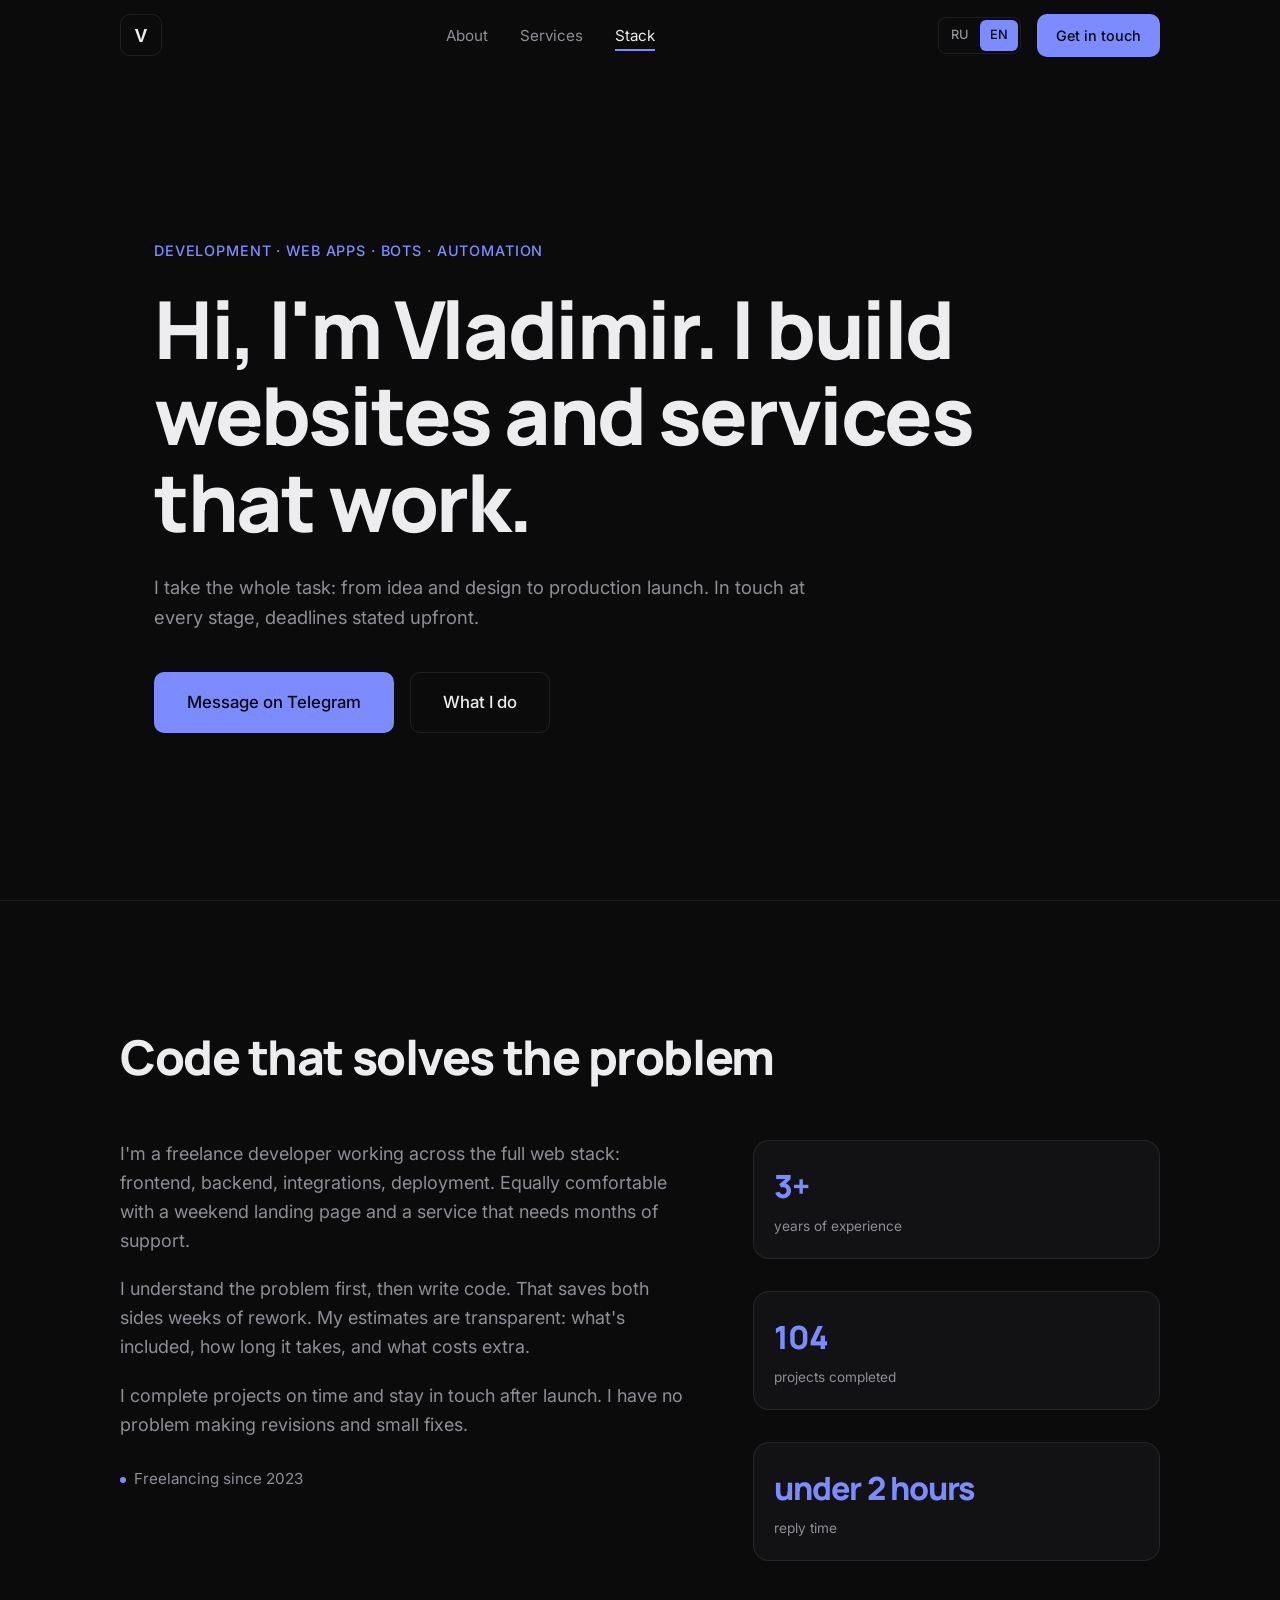
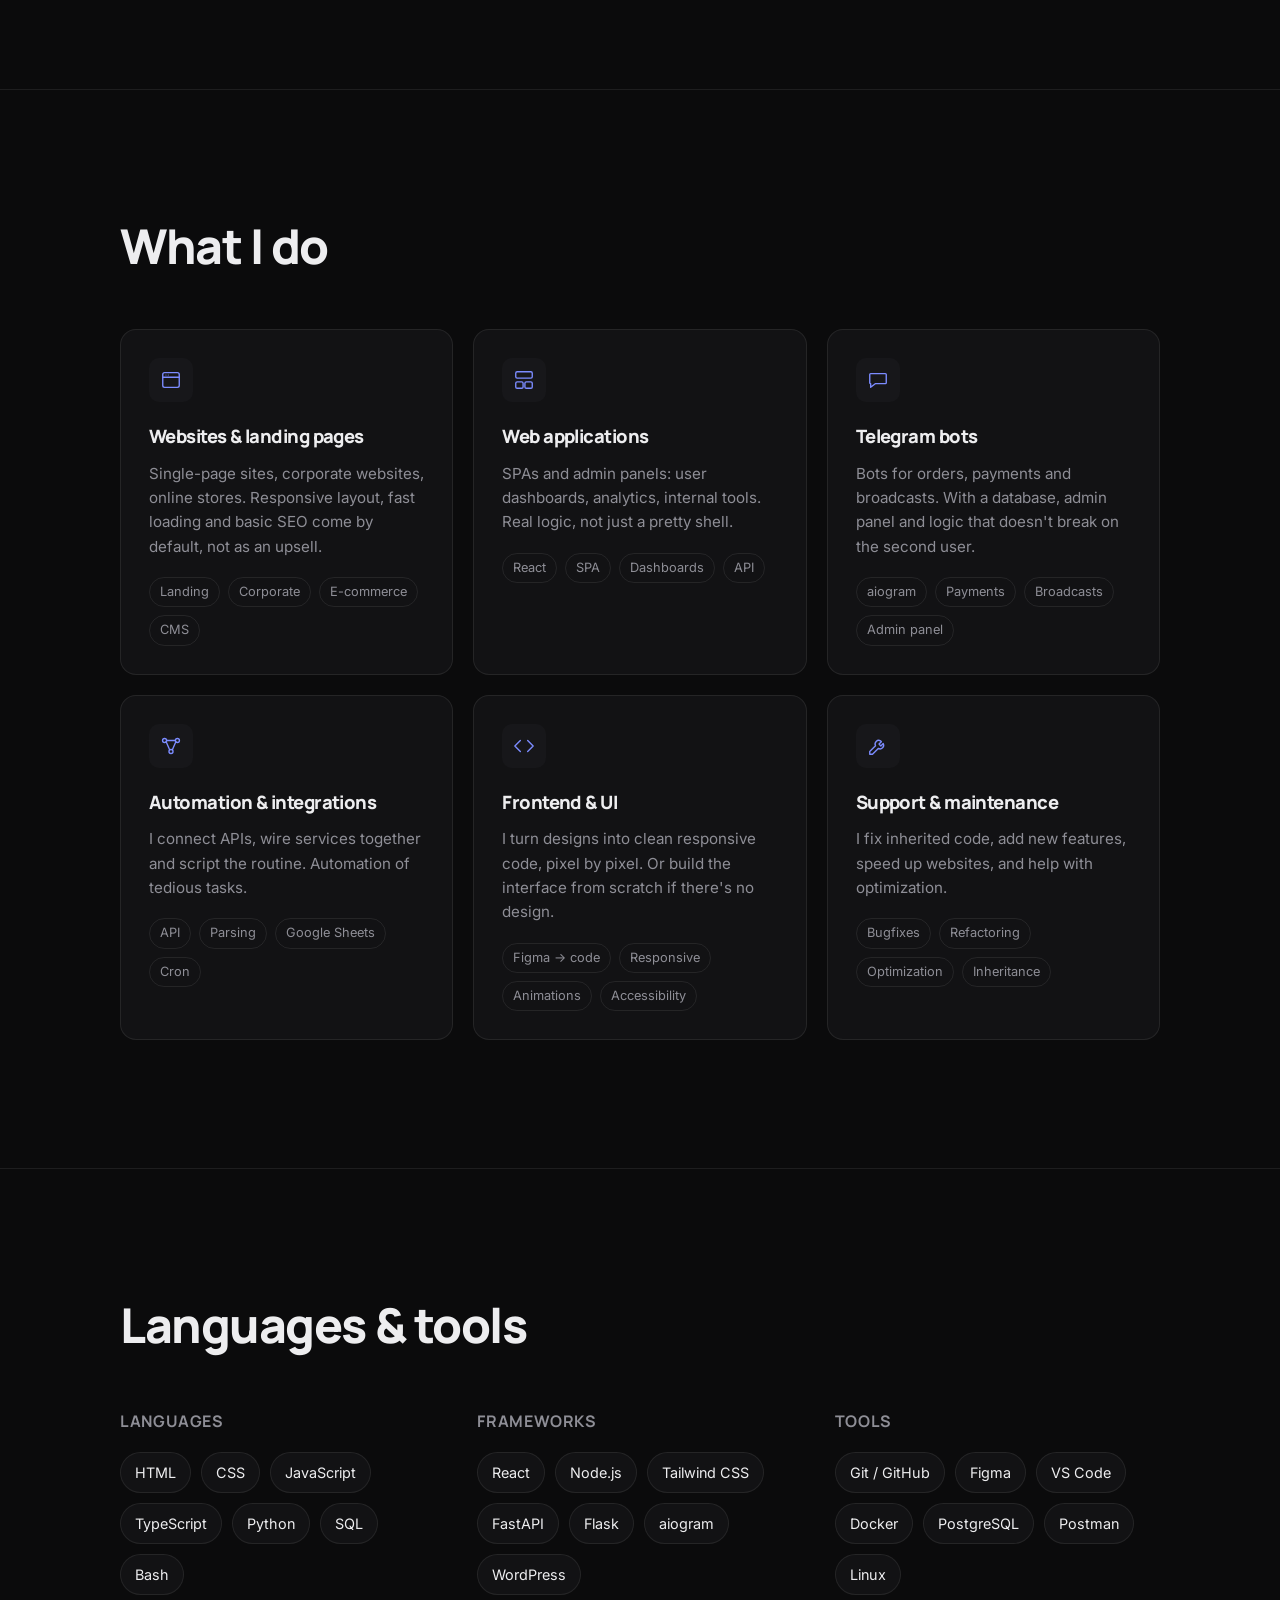
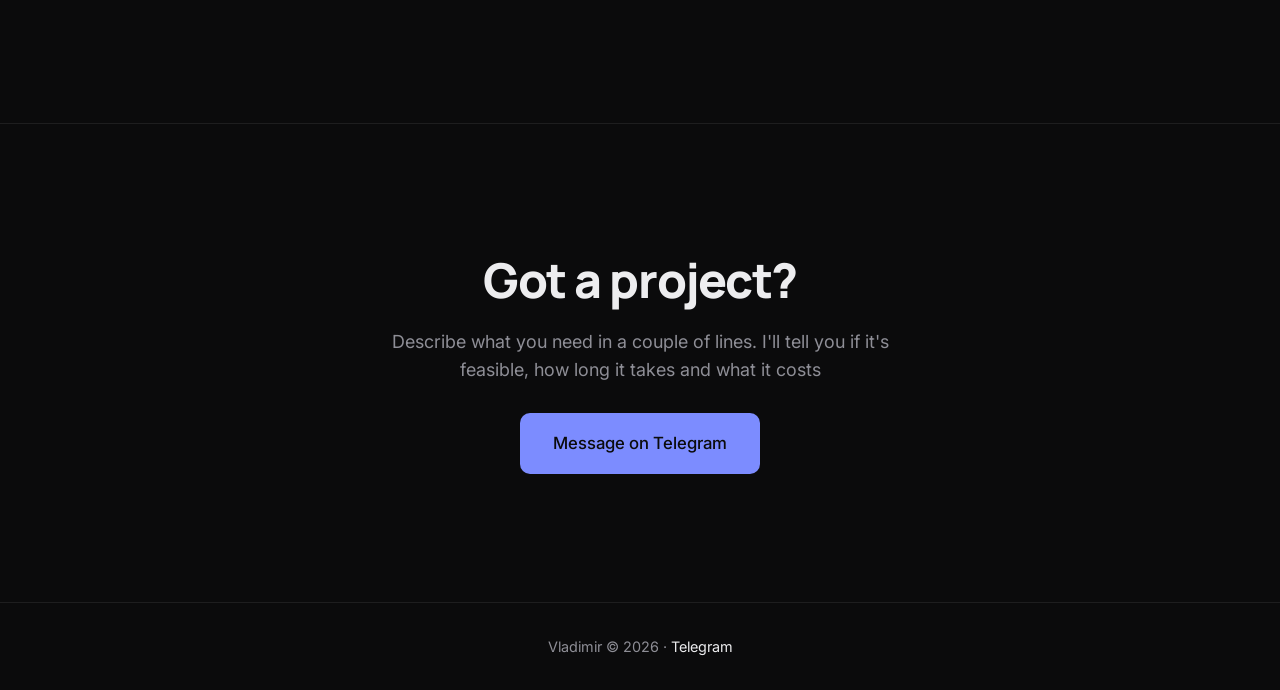
==== index.html @ 562e969f "Release 1.0" ====
<!DOCTYPE html>
<html lang="ru">
<head>
<meta charset="UTF-8">
<meta name="viewport" content="width=device-width, initial-scale=1.0">
<!-- Flags JS as available so CSS can gate reveal animations on it; see .js .reveal in style.css -->
<script>document.documentElement.classList.add("js");</script>
<title data-i18n="meta_title">Владимир — фрилансер-разработчик</title>
<meta name="description" content="Разработка сайтов, веб-приложений, Telegram ботов и автоматизации под ключ." data-i18n-attr="content:meta_description">
<link rel="canonical" href="https://bpisbtgw.github.io/">

<!-- Favicons -->
<link rel="icon" type="image/svg+xml" href="assets/img/favicon.svg">
<link rel="alternate icon" href="assets/img/favicon.ico">

<!-- Open Graph -->
<meta property="og:type" content="website">
<meta property="og:title" content="Владимир — фрилансер-разработчик" data-i18n-attr="content:meta_title">
<meta property="og:description" content="Разработка сайтов, веб-приложений, Telegram ботов и автоматизации под ключ." data-i18n-attr="content:meta_description">
<meta property="og:url" content="https://bpisbtgw.github.io/">
<meta property="og:image" content="https://bpisbtgw.github.io/assets/img/og-image.png">
<meta property="og:image:width" content="1200">
<meta property="og:image:height" content="630">
<meta property="og:image:alt" content="Владимир — фрилансер-разработчик" data-i18n-attr="content:og_image_alt">
<meta property="og:site_name" content="Владимир" data-i18n-attr="content:footer_name">
<meta property="og:locale" content="ru_RU">
<meta property="og:locale:alternate" content="en_US">

<!-- Twitter Card -->
<meta name="twitter:card" content="summary_large_image">
<meta name="twitter:title" content="Владимир — фрилансер-разработчик" data-i18n-attr="content:meta_title">
<meta name="twitter:description" content="Разработка сайтов, веб-приложений, Telegram ботов и автоматизации под ключ." data-i18n-attr="content:meta_description">
<meta name="twitter:image" content="https://bpisbtgw.github.io/assets/img/og-image.png">

<!-- Fonts -->
<link rel="preconnect" href="https://fonts.googleapis.com">
<link rel="preconnect" href="https://fonts.gstatic.com" crossorigin>
<link href="https://fonts.googleapis.com/css2?family=Manrope:wght@700;800&family=Inter:wght@400;500&display=swap" rel="stylesheet">

<link rel="stylesheet" href="assets/css/style.css">

</head>

<body>

<a class="skip-link" href="#main" data-i18n="skip_link">К содержанию</a>

<!-- ==================== HEADER ==================== -->
<header class="header" id="header">
  <div class="header__inner">
    <a href="#" class="logo" aria-label="Vladimir">
      <img src="assets/img/favicon.svg" alt="" width="42" height="42" class="logo__icon">
    </a>

    <nav class="nav nav--desktop" aria-label="Main navigation">
      <ul class="nav__list">
        <li><a href="#about" class="nav__link" data-i18n="nav_about">Обо мне</a></li>
        <li><a href="#services" class="nav__link" data-i18n="nav_services">Услуги</a></li>
        <li><a href="#stack" class="nav__link" data-i18n="nav_stack">Стек</a></li>
      </ul>
    </nav>

    <div class="header__actions">
      <div class="lang-switch" role="group" aria-label="Language switch">
        <button type="button" class="lang-switch__btn is-active" data-lang="ru" data-i18n-attr="aria-label:lang_ru_aria">RU</button>
        <button type="button" class="lang-switch__btn" data-lang="en" data-i18n-attr="aria-label:lang_en_aria">EN</button>
      </div>

      <a href="https://t.me/bPisbtgW" target="_blank" rel="noopener noreferrer" class="btn btn--primary btn--sm header__cta" data-i18n="nav_cta">Написать</a>

      <button type="button" class="burger" id="burgerBtn" aria-expanded="false" aria-controls="mobileMenu" data-i18n-attr="aria-label:menu_open_aria" aria-label="Открыть меню">
        <span class="burger__line"></span>
        <span class="burger__line"></span>
        <span class="burger__line"></span>
      </button>
    </div>
  </div>
</header>

<!-- ==================== MOBILE MENU ==================== -->
<div class="mobile-menu" id="mobileMenu" aria-hidden="true">
  <div class="mobile-menu__top">
    <a href="#" class="logo" aria-label="Vladimir">
      <img src="assets/img/favicon.svg" alt="" width="42" height="42" class="logo__icon">
    </a>
    <button type="button" class="mobile-menu__close" id="mobileMenuClose" data-i18n-attr="aria-label:menu_close_aria" aria-label="Закрыть меню">
      <svg viewBox="0 0 24 24" fill="none" stroke="currentColor" stroke-width="1.5" stroke-linecap="round"><line x1="5" y1="5" x2="19" y2="19"/><line x1="19" y1="5" x2="5" y2="19"/></svg>
    </button>
  </div>
  <nav class="mobile-menu__nav" aria-label="Mobile navigation">
    <ul class="mobile-menu__list">
      <li><a href="#about" class="mobile-menu__link" data-i18n="nav_about">Обо мне</a></li>
      <li><a href="#services" class="mobile-menu__link" data-i18n="nav_services">Услуги</a></li>
      <li><a href="#stack" class="mobile-menu__link" data-i18n="nav_stack">Стек</a></li>
    </ul>
  </nav>
  <div class="mobile-menu__bottom">
    <div class="lang-switch" role="group" aria-label="Language switch">
      <button type="button" class="lang-switch__btn is-active" data-lang="ru" data-i18n-attr="aria-label:lang_ru_aria">RU</button>
      <button type="button" class="lang-switch__btn" data-lang="en" data-i18n-attr="aria-label:lang_en_aria">EN</button>
    </div>
    <a href="https://t.me/bPisbtgW" target="_blank" rel="noopener noreferrer" class="btn btn--primary" data-i18n="nav_cta">Написать</a>
  </div>
</div>

<main id="main">

  <!-- ==================== HERO ==================== -->
  <section class="hero">
    <div class="container">
      <p class="hero__kicker" data-i18n="hero_kicker">Разработка · Веб-приложения · Боты · Автоматизация</p>
      <h1 class="hero__title" data-i18n="hero_h1">Привет, я Владимир. Собираю сайты и сервисы, которые работают.</h1>
      <p class="hero__sub" data-i18n="hero_sub">Беру задачу целиком: от идеи и макета до запуска на боевом сервере. На связи на всех этапах, сроки называю сразу.</p>
      <div class="hero__actions">
        <a href="https://t.me/bPisbtgW" target="_blank" rel="noopener noreferrer" class="btn btn--primary btn--lg" data-i18n="hero_btn_primary">Написать в Telegram</a>
        <a href="#services" class="btn btn--secondary btn--lg" data-i18n="hero_btn_secondary">Что я делаю</a>
      </div>
    </div>
  </section>

  <!-- ==================== ABOUT ==================== -->
  <section class="about" id="about">
    <div class="container">
      <div class="section-head reveal">
        <h2 class="section-title" data-i18n="about_title">Код, который решает задачу</h2>
      </div>

      <div class="about__grid">
        <div class="about__text reveal">
          <p data-i18n="about_p1">Я фрилансер-разработчик. Работаю с веб-разработкой полным циклом: фронтенд, бэкенд, интеграции, деплой. Спокойно берусь как за лендинг на выходные, так и за сервис, который нужно поддерживать месяцами.</p>
          <p data-i18n="about_p2">Сначала разбираюсь в задаче, потом пишу код. Это экономит обеим сторонам недели переделок. Оценку даю прозрачную: что входит в работу, сколько занимает и что будет стоить дополнительно.</p>
          <p data-i18n="about_p3">Сдаю в срок и остаюсь на связи после запуска. С правками и мелкими доработками не возникает проблем.</p>
          <p class="about__since"><span class="marker" aria-hidden="true"></span><span data-i18n="about_since">На фрилансе с 2023 года</span></p>
        </div>

        <div class="about__stats">
          <div class="stat reveal">
            <span class="stat__num" data-i18n="stat1_num">3+</span>
            <span class="stat__label" data-i18n="stat1_label">года опыта</span>
          </div>
          <div class="stat reveal">
            <span class="stat__num" data-i18n="stat2_num">104</span>
            <span class="stat__label" data-i18n="stat2_label">проекта</span>
          </div>
          <div class="stat reveal">
            <span class="stat__num" data-i18n="stat3_num">до 2 часов</span>
            <span class="stat__label" data-i18n="stat3_label">ответ на сообщение</span>
          </div>
        </div>
      </div>
    </div>
  </section>

  <!-- ==================== SERVICES ==================== -->
  <section class="services" id="services">
    <div class="container">
      <div class="section-head reveal">
        <h2 class="section-title" data-i18n="services_title">Что я делаю</h2>
      </div>

      <div class="services__grid">

        <article class="card reveal">
          <span class="card__icon" aria-hidden="true">
            <svg viewBox="0 0 24 24" fill="none" stroke="currentColor" stroke-width="1.5" stroke-linecap="round" stroke-linejoin="round">
              <rect x="3" y="4" width="18" height="16" rx="2"/><line x1="3" y1="9" x2="21" y2="9"/><circle cx="6.5" cy="6.5" r="0.6" fill="currentColor" stroke="none"/><circle cx="9" cy="6.5" r="0.6" fill="currentColor" stroke="none"/>
            </svg>
          </span>
          <h3 class="card__title" data-i18n="service1_title">Сайты и лендинги</h3>
          <p class="card__desc" data-i18n="service1_desc">Одностраничники, корпоративные сайты, интернет-магазины. Адаптив, скорость загрузки, базовое SEO — всё по умолчанию, а не за доплату.</p>
          <ul class="card__tags">
            <li data-i18n="service1_tag1">Landing</li>
            <li data-i18n="service1_tag2">Корпоративные</li>
            <li data-i18n="service1_tag3">E-commerce</li>
            <li data-i18n="service1_tag4">CMS</li>
          </ul>
        </article>

        <article class="card reveal">
          <span class="card__icon" aria-hidden="true">
            <svg viewBox="0 0 24 24" fill="none" stroke="currentColor" stroke-width="1.5" stroke-linecap="round" stroke-linejoin="round">
              <rect x="3" y="3" width="18" height="7" rx="1.5"/><rect x="3" y="14" width="8" height="7" rx="1.5"/><rect x="13" y="14" width="8" height="7" rx="1.5"/>
            </svg>
          </span>
          <h3 class="card__title" data-i18n="service2_title">Веб-приложения</h3>
          <p class="card__desc" data-i18n="service2_desc">SPA и панели управления: личные кабинеты, дашборды, внутренние инструменты. Реальная логика, а не красивая обёртка.</p>
          <ul class="card__tags">
            <li data-i18n="service2_tag1">React</li>
            <li data-i18n="service2_tag2">SPA</li>
            <li data-i18n="service2_tag3">Дашборды</li>
            <li data-i18n="service2_tag4">API</li>
          </ul>
        </article>

        <article class="card reveal">
          <span class="card__icon" aria-hidden="true">
            <svg viewBox="0 0 24 24" fill="none" stroke="currentColor" stroke-width="1.5" stroke-linecap="round" stroke-linejoin="round">
              <path d="M4 5h16a1 1 0 0 1 1 1v9a1 1 0 0 1-1 1H9l-5 4v-4H4a1 1 0 0 1-1-1V6a1 1 0 0 1 1-1z"/>
            </svg>
          </span>
          <h3 class="card__title" data-i18n="service3_title">Telegram боты</h3>
          <p class="card__desc" data-i18n="service3_desc">Боты для приёма заявок, оплат и рассылок. С базой данных, админкой и логикой, которая не ломается на втором пользователе.</p>
          <ul class="card__tags">
            <li data-i18n="service3_tag1">aiogram</li>
            <li data-i18n="service3_tag2">Платежи</li>
            <li data-i18n="service3_tag3">Рассылки</li>
            <li data-i18n="service3_tag4">Админка</li>
          </ul>
        </article>

        <article class="card reveal">
          <span class="card__icon" aria-hidden="true">
            <svg viewBox="0 0 24 24" fill="none" stroke="currentColor" stroke-width="1.5" stroke-linecap="round" stroke-linejoin="round">
              <circle cx="5" cy="6" r="2.2"/><circle cx="19" cy="6" r="2.2"/><circle cx="12" cy="18" r="2.2"/>
              <line x1="6.7" y1="7.3" x2="10.5" y2="16.2"/><line x1="17.3" y1="7.3" x2="13.5" y2="16.2"/><line x1="7.2" y1="6" x2="16.8" y2="6"/>
            </svg>
          </span>
          <h3 class="card__title" data-i18n="service4_title">Автоматизация и интеграции</h3>
          <p class="card__desc" data-i18n="service4_desc">Подключаю API, связываю сервисы между собой, пишу скрипты под рутину. Автоматизация ручной работы.</p>
          <ul class="card__tags">
            <li data-i18n="service4_tag1">API</li>
            <li data-i18n="service4_tag2">Парсинг</li>
            <li data-i18n="service4_tag3">Google Sheets</li>
            <li data-i18n="service4_tag4">Cron</li>
          </ul>
        </article>

        <article class="card reveal">
          <span class="card__icon" aria-hidden="true">
            <svg viewBox="0 0 24 24" fill="none" stroke="currentColor" stroke-width="1.5" stroke-linecap="round" stroke-linejoin="round">
              <polyline points="8 6 2 12 8 18"/><polyline points="16 6 22 12 16 18"/>
            </svg>
          </span>
          <h3 class="card__title" data-i18n="service5_title">Вёрстка и UI</h3>
          <p class="card__desc" data-i18n="service5_desc">Перевожу макет в чистый адаптивный код, пиксель в пиксель. Также собираю интерфейс с нуля, если макета нет.</p>
          <ul class="card__tags">
            <li data-i18n="service5_tag1">Figma -> код</li>
            <li data-i18n="service5_tag2">Адаптив</li>
            <li data-i18n="service5_tag3">Анимации</li>
            <li data-i18n="service5_tag4">Доступность</li>
          </ul>
        </article>

        <article class="card reveal">
          <span class="card__icon" aria-hidden="true">
            <svg viewBox="0 0 24 24" fill="none" stroke="currentColor" stroke-width="1.5" stroke-linecap="round" stroke-linejoin="round">
              <path d="M14.7 6.3a4 4 0 0 0-5.4 5.4L3 18v3h3l6.3-6.3a4 4 0 0 0 5.4-5.4l-2.6 2.6-2-2 2.6-2.6z"/>
            </svg>
          </span>
          <h3 class="card__title" data-i18n="service6_title">Поддержка и доработка</h3>
          <p class="card__desc" data-i18n="service6_desc">Починю чужой код, добавлю функционал, ускорю сайт, помогу с оптимизацией.</p>
          <ul class="card__tags">
            <li data-i18n="service6_tag1">Фикс багов</li>
            <li data-i18n="service6_tag2">Рефакторинг</li>
            <li data-i18n="service6_tag3">Оптимизация</li>
            <li data-i18n="service6_tag4">Наследование</li>
          </ul>
        </article>

      </div>
    </div>
  </section>

  <!-- ==================== STACK ==================== -->
  <section class="stack" id="stack">
    <div class="container">
      <div class="section-head reveal">
        <h2 class="section-title" data-i18n="stack_title">Языки и инструменты</h2>
      </div>

      <div class="stack__groups">
        <div class="stack__group reveal">
          <h3 class="stack__group-title" data-i18n="stack_languages">Языки</h3>
          <ul class="chip-list">
            <li class="chip">HTML</li><li class="chip">CSS</li><li class="chip">JavaScript</li><li class="chip">TypeScript</li><li class="chip">Python</li><li class="chip">SQL</li><li class="chip">Bash</li>
          </ul>
        </div>
        <div class="stack__group reveal">
          <h3 class="stack__group-title" data-i18n="stack_frameworks">Фреймворки</h3>
          <ul class="chip-list">
            <li class="chip">React</li><li class="chip">Node.js</li><li class="chip">Tailwind CSS</li><li class="chip">FastAPI</li><li class="chip">Flask</li><li class="chip">aiogram</li><li class="chip">WordPress</li>
          </ul>
        </div>
        <div class="stack__group reveal">
          <h3 class="stack__group-title" data-i18n="stack_tools">Инструменты</h3>
          <ul class="chip-list">
            <li class="chip">Git / GitHub</li><li class="chip">Figma</li><li class="chip">VS Code</li><li class="chip">Docker</li><li class="chip">PostgreSQL</li><li class="chip">Postman</li><li class="chip">Linux</li>
          </ul>
        </div>
      </div>
    </div>
  </section>


  <!-- ==================== CONTACT ==================== -->
  <section class="contact" id="contact">
    <div class="container">
      <div class="contact__box reveal">
        <h2 class="section-title" data-i18n="contact_title">Есть задача?</h2>
        <p class="contact__text" data-i18n="contact_text">Опишите в двух словах, что нужно. Отвечу, реально ли это, сколько займёт и сколько будет стоить</p>
        <a href="https://t.me/bPisbtgW" target="_blank" rel="noopener noreferrer" class="btn btn--primary btn--lg" data-i18n="contact_btn">Написать в Telegram</a>
      </div>
    </div>
  </section>

</main>

<!-- ==================== FOOTER ==================== -->
<footer class="footer">
  <div class="container footer__inner">
    <p class="footer__text">
      <span data-i18n="footer_name">Владимир</span> © <span id="footerYear">2026</span> ·
      <a href="https://t.me/bPisbtgW" target="_blank" rel="noopener noreferrer" data-i18n="footer_telegram">Telegram</a>
    </p>
  </div>
</footer>

<script src="assets/js/i18n.js"></script>
<script src="assets/js/main.js"></script>
</body>
</html>
---- assets/css/style.css ----
/* ==================== Variables ==================== */

:root {
  --bg: #0B0B0C;
  --surface: #121214;
  --surface-2: #17171A;
  --border: rgba(255, 255, 255, 0.08);
  --text: #EDEDEF;
  --text-muted: #8E8E96;
  --accent: #7C8CFF;
  --accent-ink: #0B0B0C;

  --font-heading: "Manrope", "Segoe UI", system-ui, -apple-system, sans-serif;
  --font-body: "Inter", "Segoe UI", system-ui, -apple-system, sans-serif;

  --container-w: 1120px;
  --pad-x: 20px;
  --section-pad: clamp(72px, 10vw, 128px);
  --header-h: 72px;
}

@media (min-width: 768px) {
  :root {
    --pad-x: 40px;
  }
}

/* ==================== Reset ==================== */

*,
*::before,
*::after {
  box-sizing: border-box;
}

html {
  scroll-behavior: smooth;
}

body {
  margin: 0;
  background: var(--bg);
  color: var(--text);
  font-family: var(--font-body);
  font-size: 16px;
  line-height: 1.6;
  -webkit-font-smoothing: antialiased;
}

@media (min-width: 768px) {
  body {
    font-size: 18px;
  }
}

img {
  max-width: 100%;
  display: block;
}

a {
  color: inherit;
  text-decoration: none;
}

ul {
  list-style: none;
  margin: 0;
  padding: 0;
}

h1, h2, h3 {
  font-family: var(--font-heading);
  font-weight: 800;
  letter-spacing: -0.03em;
  margin: 0;
}

p {
  margin: 0;
}

button {
  font: inherit;
  color: inherit;
  background: none;
  border: none;
  cursor: pointer;
}

svg {
  display: block;
}

:focus-visible {
  outline: 2px solid var(--accent);
  outline-offset: 3px;
  border-radius: 4px;
}

.skip-link {
  position: absolute;
  left: -9999px;
  top: 0;
  background: var(--accent);
  color: var(--accent-ink);
  padding: 10px 16px;
  border-radius: 8px;
  z-index: 1000;
}

.skip-link:focus {
  left: 20px;
  top: 20px;
}

/* ==================== Layout helpers ==================== */

.container {
  max-width: var(--container-w);
  margin-inline: auto;
  padding-inline: var(--pad-x);
}

section[id] {
  scroll-margin-top: var(--header-h);
}

.section-head {
  margin-bottom: clamp(32px, 5vw, 56px);
}

.section-title {
  font-size: clamp(1.9rem, 4vw, 3rem);
  line-height: 1.15;
}

.marker {
  display: inline-block;
  width: 6px;
  height: 6px;
  border-radius: 50%;
  background: var(--accent);
  margin-right: 8px;
  vertical-align: middle;
}

/* ==================== Buttons ==================== */

.btn {
  display: inline-flex;
  align-items: center;
  justify-content: center;
  gap: 8px;
  padding: 14px 28px;
  border-radius: 10px;
  font-weight: 500;
  font-size: 1rem;
  border: 1px solid transparent;
  transition: transform 180ms ease, border-color 180ms ease, background-color 180ms ease, opacity 180ms ease;
  white-space: nowrap;
}

.btn--lg {
  padding: 16px 32px;
  font-size: 1.05rem;
}

.btn--sm {
  padding: 9px 18px;
  font-size: 0.9rem;
}

.btn--primary {
  background: var(--accent);
  color: var(--accent-ink);
}

.btn--primary:hover {
  transform: translateY(-1px);
  opacity: 0.92;
}

.btn--secondary {
  background: transparent;
  color: var(--text);
  border-color: var(--border);
}

.btn--secondary:hover {
  border-color: var(--accent);
  transform: translateY(-1px);
}

/* ==================== Header ==================== */

.header {
  position: sticky;
  top: 0;
  z-index: 500;
  height: var(--header-h);
  display: flex;
  align-items: center;
  background: transparent;
  border-bottom: 1px solid transparent;
  transition: background-color 180ms ease, border-color 180ms ease;
}

.header.is-scrolled {
  background: rgba(11, 11, 12, 0.85);
  backdrop-filter: blur(10px);
  border-bottom-color: var(--border);
}

.header__inner {
  max-width: var(--container-w);
  margin-inline: auto;
  padding-inline: var(--pad-x);
  width: 100%;
  display: flex;
  align-items: center;
  justify-content: space-between;
  gap: 24px;
}

.logo {
  display: inline-flex;
  align-items: center;
  flex-shrink: 0;
}

.logo__icon {
  width: 42px;
  height: 42px;
  border-radius: 10px;
  border: 1px solid var(--border);
  transition: border-color 180ms ease;
}

.logo:hover .logo__icon {
  border-color: var(--accent);
}

.nav--desktop {
  display: none;
}

@media (min-width: 900px) {
  .nav--desktop {
    display: flex;
    flex: 1;
    justify-content: center;
  }
}

.nav__list {
  display: flex;
  gap: 32px;
}

.nav__link {
  font-size: 0.95rem;
  color: var(--text-muted);
  transition: color 180ms ease;
  position: relative;
}

.nav__link:hover {
  color: var(--text);
}

.nav__link.is-active {
  color: var(--text);
}

.nav__link.is-active::after {
  content: "";
  position: absolute;
  left: 0;
  right: 0;
  bottom: -6px;
  height: 2px;
  background: var(--accent);
}

.header__actions {
  display: flex;
  align-items: center;
  gap: 16px;
  flex-shrink: 0;
}

.header__cta {
  display: none;
}

@media (min-width: 640px) {
  .header__cta {
    display: inline-flex;
  }
}

/* Language switch */

.lang-switch {
  display: flex;
  border: 1px solid var(--border);
  border-radius: 8px;
  padding: 2px;
  gap: 2px;
}

.lang-switch__btn {
  padding: 5px 10px;
  font-size: 0.8rem;
  font-weight: 500;
  border-radius: 6px;
  color: var(--text-muted);
  transition: background-color 180ms ease, color 180ms ease;
}

.lang-switch__btn:hover {
  color: var(--text);
}

.lang-switch__btn.is-active {
  background: var(--accent);
  color: var(--accent-ink);
}

/* Burger */

.burger {
  display: flex;
  flex-direction: column;
  justify-content: center;
  gap: 5px;
  width: 32px;
  height: 32px;
  padding: 4px;
}

@media (min-width: 900px) {
  .burger {
    display: none;
  }
}

.burger__line {
  display: block;
  height: 1.5px;
  background: var(--text);
  border-radius: 2px;
  transition: transform 180ms ease, opacity 180ms ease;
}

/* ==================== Mobile menu ==================== */

.mobile-menu {
  position: fixed;
  inset: 0;
  z-index: 600;
  background: var(--bg);
  display: flex;
  flex-direction: column;
  padding: 0 var(--pad-x) 32px;
  visibility: hidden;
  opacity: 0;
  transform: translateY(-8px);
  transition: opacity 200ms ease, transform 200ms ease, visibility 200ms;
}

.mobile-menu.is-open {
  visibility: visible;
  opacity: 1;
  transform: translateY(0);
}

.mobile-menu__top {
  height: var(--header-h);
  display: flex;
  align-items: center;
  justify-content: space-between;
}

.mobile-menu__close {
  width: 32px;
  height: 32px;
  display: flex;
  align-items: center;
  justify-content: center;
  color: var(--text);
}

.mobile-menu__nav {
  flex: 1;
  display: flex;
  align-items: center;
}

.mobile-menu__list {
  display: flex;
  flex-direction: column;
  gap: 8px;
  width: 100%;
}

.mobile-menu__link {
  display: block;
  font-family: var(--font-heading);
  font-weight: 700;
  font-size: clamp(1.6rem, 8vw, 2.2rem);
  padding: 10px 0;
  color: var(--text);
}

.mobile-menu__bottom {
  display: flex;
  align-items: center;
  justify-content: space-between;
  gap: 16px;
  padding-top: 24px;
  border-top: 1px solid var(--border);
}

@media (min-width: 900px) {
  .mobile-menu {
    display: none;
  }
}

/* ==================== Hero ==================== */

.hero {
  min-height: calc(100vh - var(--header-h));
  display: flex;
  flex-direction: column;
  justify-content: center;
  padding-block: clamp(48px, 8vw, 96px);
}

.hero__kicker {
  font-size: 0.9rem;
  font-weight: 500;
  color: var(--accent);
  text-transform: uppercase;
  letter-spacing: 0.06em;
  margin-bottom: 24px;
}

.hero__title {
  font-size: clamp(2.6rem, 7vw, 5rem);
  line-height: 1.08;
  max-width: 18ch;
}

.hero__sub {
  margin-top: 28px;
  max-width: 56ch;
  color: var(--text-muted);
  font-size: clamp(1rem, 2vw, 1.15rem);
}

.hero__actions {
  display: flex;
  flex-wrap: wrap;
  gap: 16px;
  margin-top: 40px;
}

/* ==================== About ==================== */

.about {
  padding-block: var(--section-pad);
  border-top: 1px solid var(--border);
}

.about__grid {
  display: grid;
  gap: 48px;
}

@media (min-width: 860px) {
  .about__grid {
    grid-template-columns: 1.4fr 1fr;
    gap: 64px;
  }
}

.about__text p {
  color: var(--text-muted);
  margin-bottom: 20px;
}

.about__since {
  margin-top: 28px;
  font-size: 0.95rem;
  color: var(--text);
}

.about__stats {
  display: grid;
  grid-template-columns: repeat(auto-fit, minmax(128px, 1fr));
  gap: 16px;
  align-content: start;
}

@media (min-width: 860px) {
  .about__stats {
    grid-template-columns: 1fr;
    gap: 32px;
  }
}

.stat {
  display: flex;
  flex-direction: column;
  gap: 4px;
  padding: 20px;
  background: var(--surface);
  border: 1px solid var(--border);
  border-radius: 16px;
}

.stat__num {
  font-family: var(--font-heading);
  font-weight: 800;
  font-size: clamp(1.4rem, 3vw, 2rem);
  color: var(--accent);
  letter-spacing: -0.03em;
}

.stat__label {
  font-size: 0.85rem;
  color: var(--text-muted);
}

@media (max-width: 420px) {
  .stat {
    padding: 16px;
  }
}

/* ==================== Services ==================== */

.services {
  padding-block: var(--section-pad);
  border-top: 1px solid var(--border);
}

.services__grid {
  display: grid;
  grid-template-columns: 1fr;
  gap: 20px;
}

@media (min-width: 640px) {
  .services__grid {
    grid-template-columns: repeat(2, 1fr);
  }
}

@media (min-width: 960px) {
  .services__grid {
    grid-template-columns: repeat(3, 1fr);
  }
}

.card {
  background: var(--surface);
  border: 1px solid var(--border);
  border-radius: 16px;
  padding: 28px;
  transition: border-color 220ms ease, transform 220ms ease, box-shadow 220ms ease, background-color 220ms ease;
}

.card:hover {
  border-color: var(--accent);
  background: var(--surface-2);
  transform: translateY(-6px) scale(1.015);
  box-shadow: 0 20px 32px -20px rgba(0, 0, 0, 0.5);
}

.card__icon {
  display: inline-flex;
  align-items: center;
  justify-content: center;
  width: 44px;
  height: 44px;
  border-radius: 10px;
  background: var(--surface-2);
  color: var(--accent);
  margin-bottom: 20px;
  transition: transform 220ms ease;
}

.card:hover .card__icon {
  transform: scale(1.08);
}

.card__icon svg {
  width: 22px;
  height: 22px;
}

.card__title {
  font-size: 1.15rem;
  margin-bottom: 10px;
}

.card__desc {
  color: var(--text-muted);
  font-size: 0.95rem;
  margin-bottom: 18px;
}

.card__tags {
  display: flex;
  flex-wrap: wrap;
  gap: 8px;
}

.card__tags li {
  font-size: 0.8rem;
  color: var(--text-muted);
  border: 1px solid var(--border);
  border-radius: 999px;
  padding: 4px 10px;
  transition: border-color 180ms ease, color 180ms ease;
}

.card__tags li:hover {
  border-color: var(--accent);
  color: var(--text);
}

/* ==================== Stack ==================== */

.stack {
  padding-block: var(--section-pad);
  border-top: 1px solid var(--border);
}

.stack__groups {
  display: grid;
  gap: 40px;
}

@media (min-width: 768px) {
  .stack__groups {
    grid-template-columns: repeat(3, 1fr);
    gap: 32px;
  }
}

.stack__group-title {
  font-size: 1rem;
  font-weight: 700;
  color: var(--text-muted);
  text-transform: uppercase;
  letter-spacing: 0.04em;
  margin-bottom: 18px;
}

.chip-list {
  display: flex;
  flex-wrap: wrap;
  gap: 10px;
}

.chip {
  font-size: 0.9rem;
  padding: 8px 14px;
  border-radius: 999px;
  background: var(--surface);
  border: 1px solid var(--border);
  transition: border-color 180ms ease;
}

.chip:hover {
  border-color: var(--accent);
}

/* ==================== Contact ==================== */

.contact {
  padding-block: var(--section-pad);
  border-top: 1px solid var(--border);
}

.contact__box {
  text-align: center;
  max-width: 640px;
  margin-inline: auto;
  display: flex;
  flex-direction: column;
  align-items: center;
  gap: 20px;
}

.contact__text {
  color: var(--text-muted);
  max-width: 48ch;
}

.contact__box .btn {
  margin-top: 8px;
}

/* ==================== Footer ==================== */

.footer {
  border-top: 1px solid var(--border);
  padding-block: 32px;
}

.footer__inner {
  display: flex;
  justify-content: center;
}

.footer__text {
  color: var(--text-muted);
  font-size: 0.9rem;
}

.footer__text a {
  color: var(--text);
  transition: color 180ms ease;
}

.footer__text a:hover {
  color: var(--accent);
}

/* ==================== 404 page ==================== */

.error-page {
  min-height: 100vh;
  display: flex;
  align-items: center;
}

.error-page__inner {
  display: flex;
  flex-direction: column;
  align-items: center;
  gap: 20px;
  text-align: center;
}

.error-page__code {
  font-family: var(--font-heading);
  font-weight: 800;
  font-size: clamp(4rem, 16vw, 8rem);
  line-height: 1;
  letter-spacing: -0.03em;
  color: var(--accent);
  margin: 0;
}

.error-page__title {
  font-size: clamp(1.6rem, 4vw, 2.4rem);
}

.error-page__text {
  color: var(--text-muted);
  max-width: 48ch;
}

/* ==================== Reveal animations ==================== */

.js .reveal {
  opacity: 0;
  transform: translateY(20px);
  transition: opacity 500ms ease-out, transform 500ms ease-out;
}

.js .reveal.is-visible {
  opacity: 1;
  transform: translateY(0);
}

@media (prefers-reduced-motion: reduce) {
  html {
    scroll-behavior: auto;
  }

  .header,
  .btn,
  .card,
  .card__icon,
  .card__tags li,
  .chip,
  .logo__icon,
  .nav__link,
  .lang-switch__btn,
  .burger__line,
  .mobile-menu,
  .js .reveal {
    transition-duration: 0.001ms;
    animation-duration: 0.001ms;
  }

  .js .reveal {
    opacity: 1;
    transform: none;
  }
}
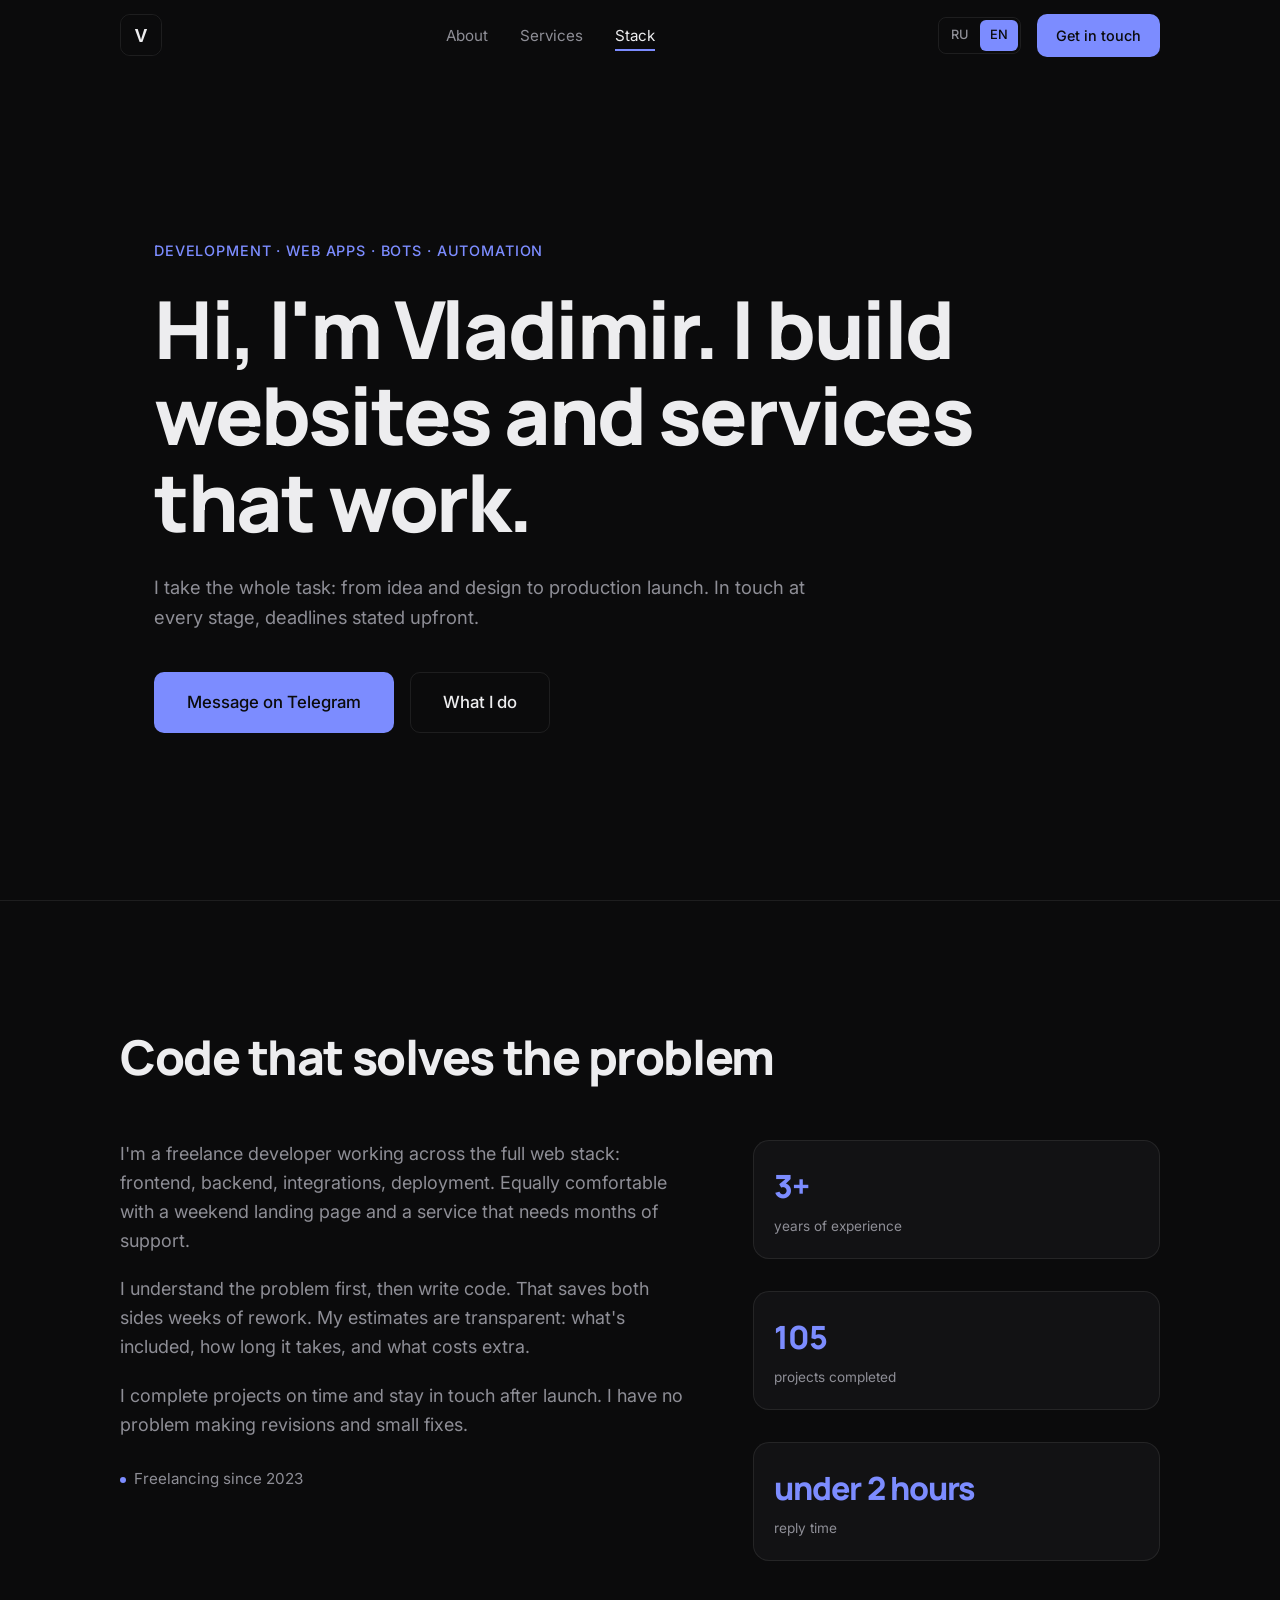
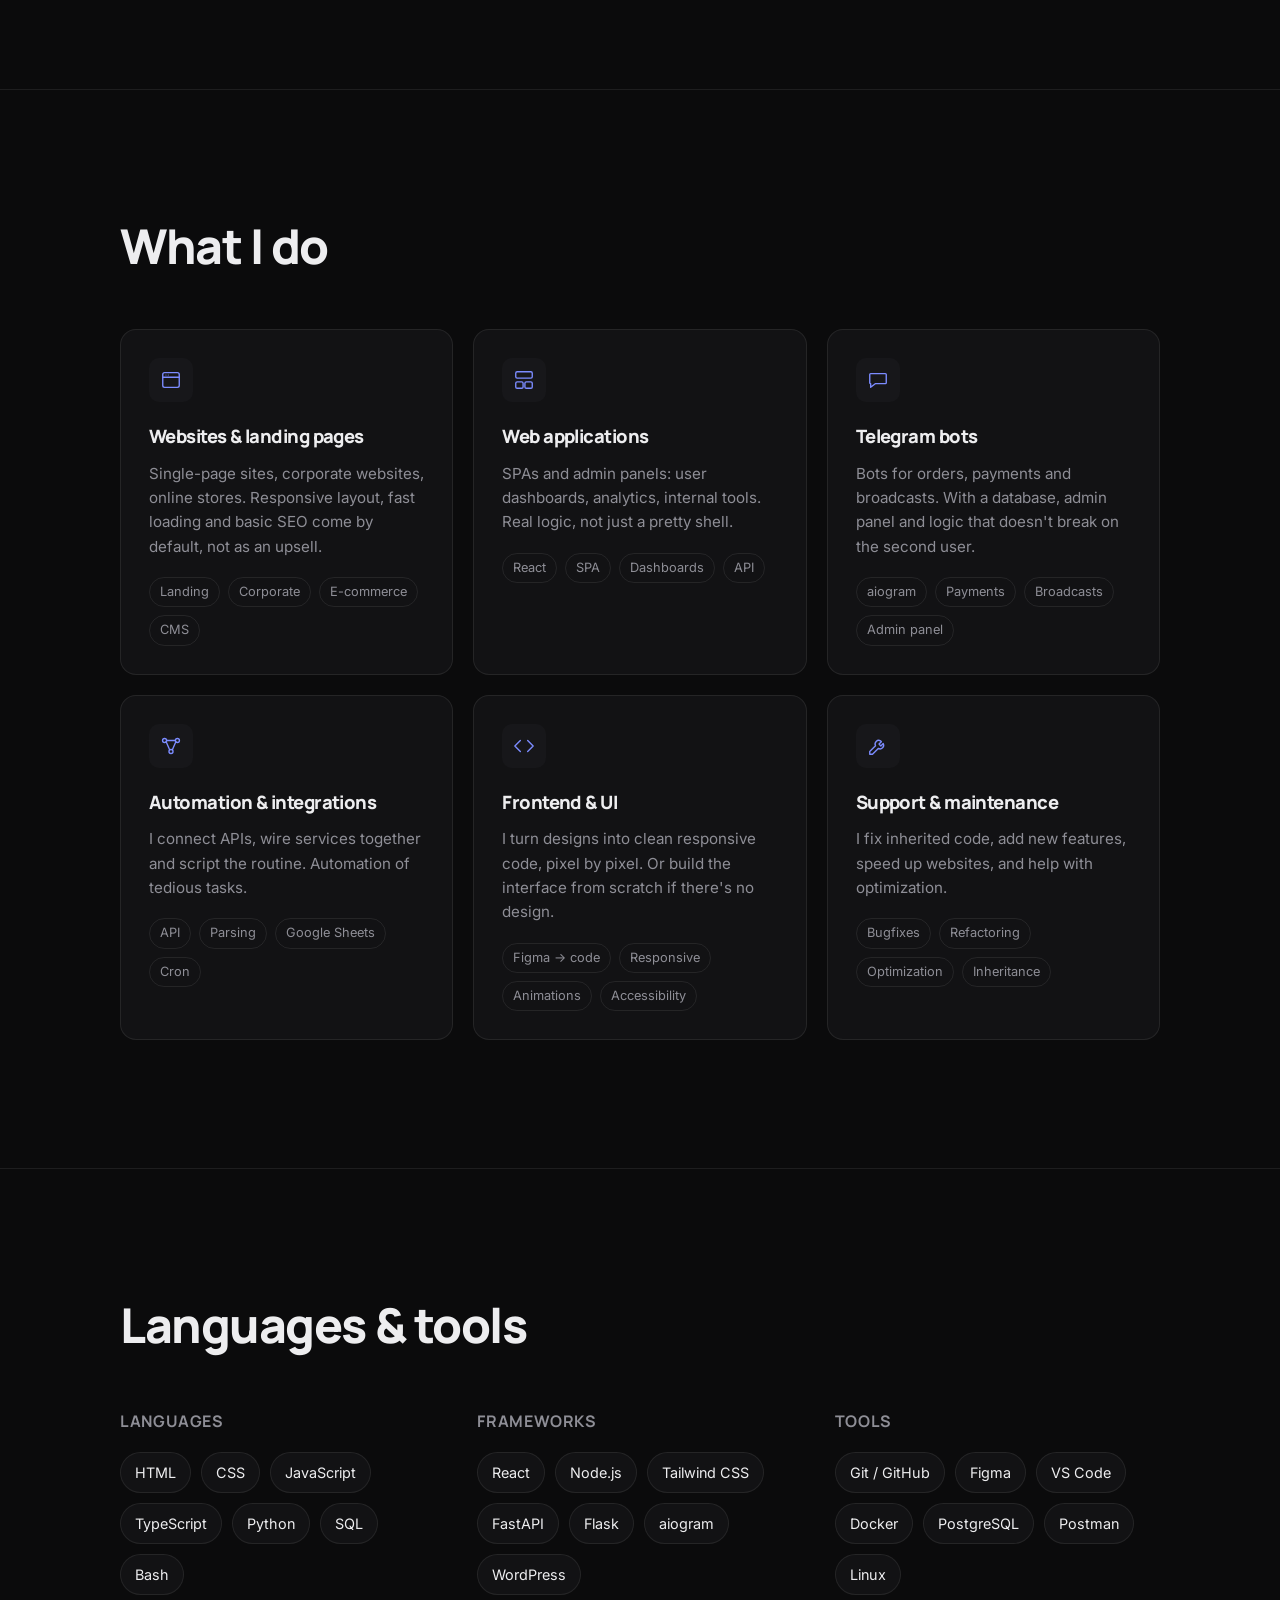
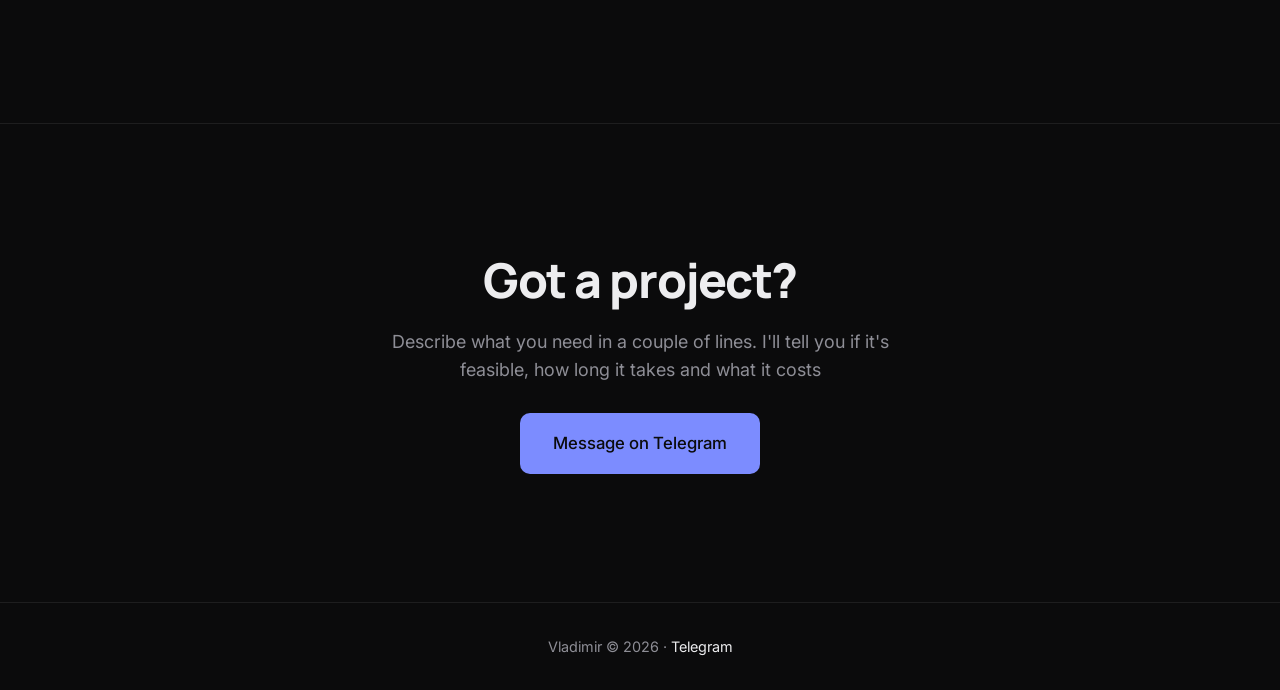
==== commit 48218f7b: "Add projects_count" ====
--- a/index.html
+++ b/index.html
@@ -139,8 +139,8 @@
             <span class="stat__label" data-i18n="stat1_label">года опыта</span>
           </div>
           <div class="stat reveal">
-            <span class="stat__num" data-i18n="stat2_num">104</span>
-            <span class="stat__label" data-i18n="stat2_label">проекта</span>
+            <span class="stat__num" data-i18n="stat2_num">105</span>
+            <span class="stat__label" data-i18n="stat2_label">проектов</span>
           </div>
           <div class="stat reveal">
             <span class="stat__num" data-i18n="stat3_num">до 2 часов</span>
